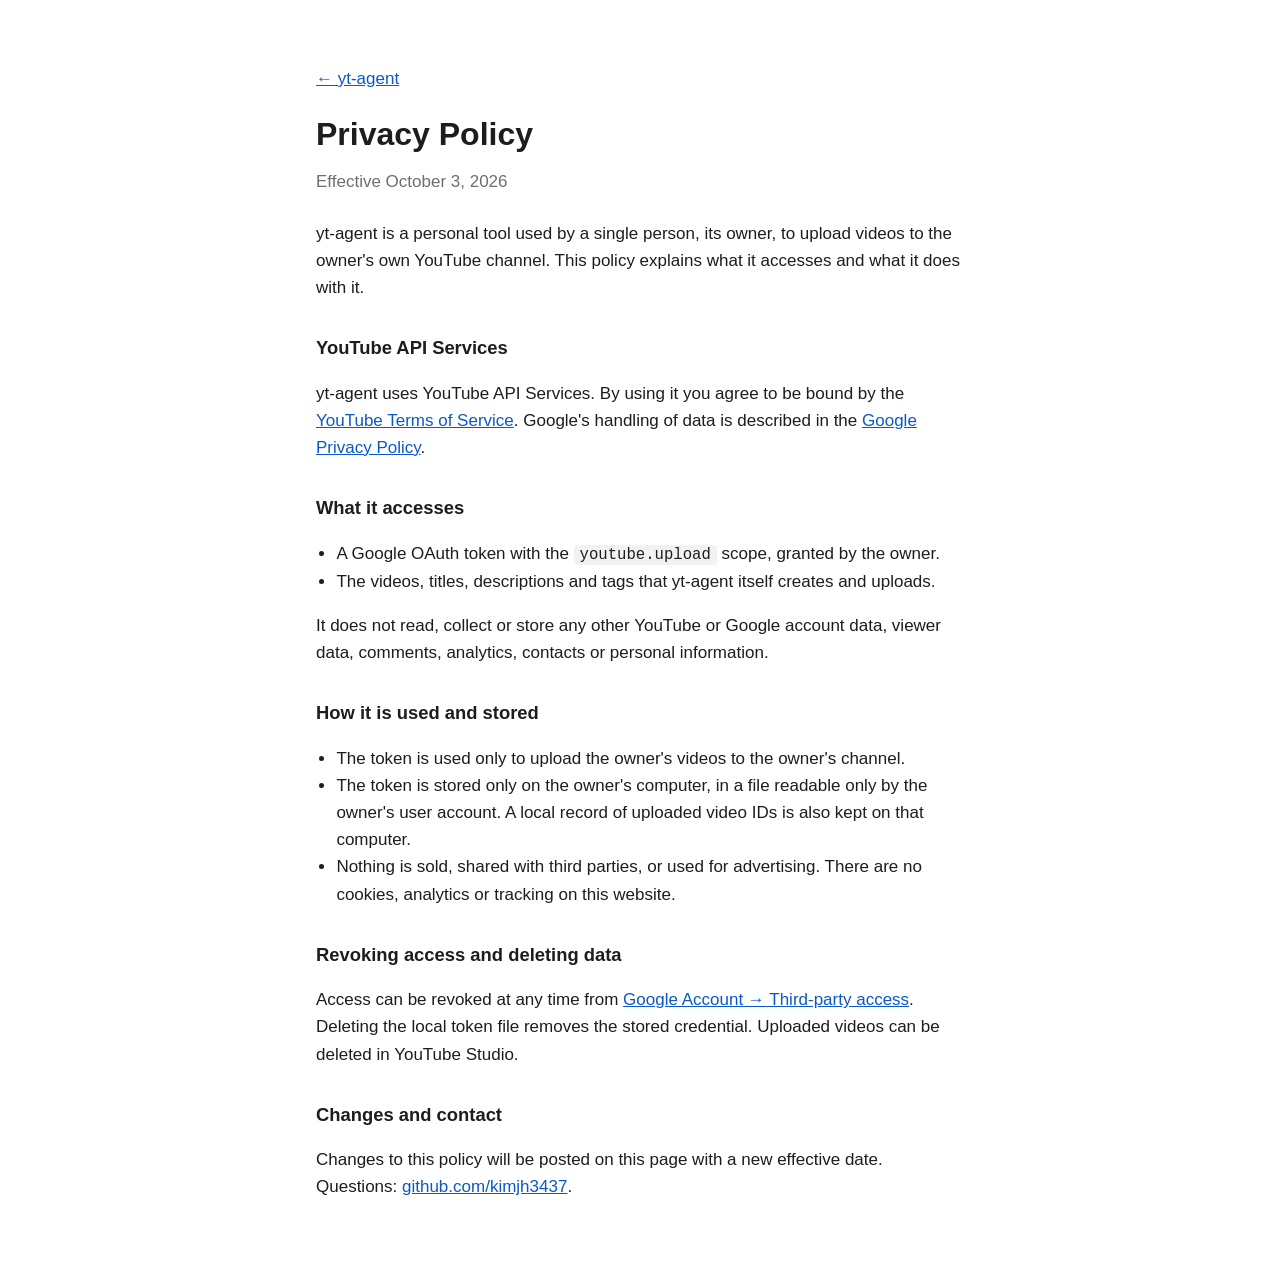
==== privacy.html @ d3b6b7b7 "yt-agent homepage and privacy policy" ====
<!doctype html>
<html lang="en">
<head>
<meta charset="utf-8">
<meta name="viewport" content="width=device-width, initial-scale=1">
<title>yt-agent Privacy Policy</title>
<link rel="stylesheet" href="style.css">
</head>
<body>
<main>
  <p><a href="./">← yt-agent</a></p>
  <h1>Privacy Policy</h1>
  <p class="meta">Effective October 3, 2026</p>

  <p>yt-agent is a personal tool used by a single person, its owner, to upload videos to the owner's own
  YouTube channel. This policy explains what it accesses and what it does with it.</p>

  <h2>YouTube API Services</h2>
  <p>yt-agent uses YouTube API Services. By using it you agree to be bound by the
  <a href="https://www.youtube.com/t/terms">YouTube Terms of Service</a>. Google's handling of data is
  described in the <a href="https://policies.google.com/privacy">Google Privacy Policy</a>.</p>

  <h2>What it accesses</h2>
  <ul>
    <li>A Google OAuth token with the <code>youtube.upload</code> scope, granted by the owner.</li>
    <li>The videos, titles, descriptions and tags that yt-agent itself creates and uploads.</li>
  </ul>
  <p>It does not read, collect or store any other YouTube or Google account data, viewer data, comments,
  analytics, contacts or personal information.</p>

  <h2>How it is used and stored</h2>
  <ul>
    <li>The token is used only to upload the owner's videos to the owner's channel.</li>
    <li>The token is stored only on the owner's computer, in a file readable only by the owner's user
    account. A local record of uploaded video IDs is also kept on that computer.</li>
    <li>Nothing is sold, shared with third parties, or used for advertising. There are no cookies, analytics
    or tracking on this website.</li>
  </ul>

  <h2>Revoking access and deleting data</h2>
  <p>Access can be revoked at any time from
  <a href="https://myaccount.google.com/permissions">Google Account → Third-party access</a>. Deleting the
  local token file removes the stored credential. Uploaded videos can be deleted in YouTube Studio.</p>

  <h2>Changes and contact</h2>
  <p>Changes to this policy will be posted on this page with a new effective date. Questions:
  <a href="https://github.com/kimjh3437">github.com/kimjh3437</a>.</p>
</main>
</body>
</html>
---- style.css ----
:root {
  --bg: #ffffff;
  --text: #1d1d1f;
  --muted: #6e6e73;
  --link: #0a58ca;
  --code-bg: #f2f2f4;
}
@media (prefers-color-scheme: dark) {
  :root {
    --bg: #111113;
    --text: #ececef;
    --muted: #9a9aa2;
    --link: #8ab4ff;
    --code-bg: #222226;
  }
}
* { box-sizing: border-box; }
body {
  margin: 0;
  background: var(--bg);
  color: var(--text);
  font: 17px/1.6 -apple-system, BlinkMacSystemFont, "Segoe UI", Roboto, sans-serif;
}
main { max-width: 680px; margin: 0 auto; padding: 48px 16px 64px; }
h1 { font-size: 2rem; margin: 0 0 8px; }
h2 { font-size: 1.15rem; margin: 32px 0 8px; }
.lede { font-size: 1.15rem; color: var(--muted); margin: 0 0 24px; }
.meta { color: var(--muted); margin: 0 0 24px; }
.links { margin-top: 40px; }
a { color: var(--link); }
code { background: var(--code-bg); padding: 1px 6px; border-radius: 4px; font-size: 0.92em; }
ul { padding-left: 1.2em; }
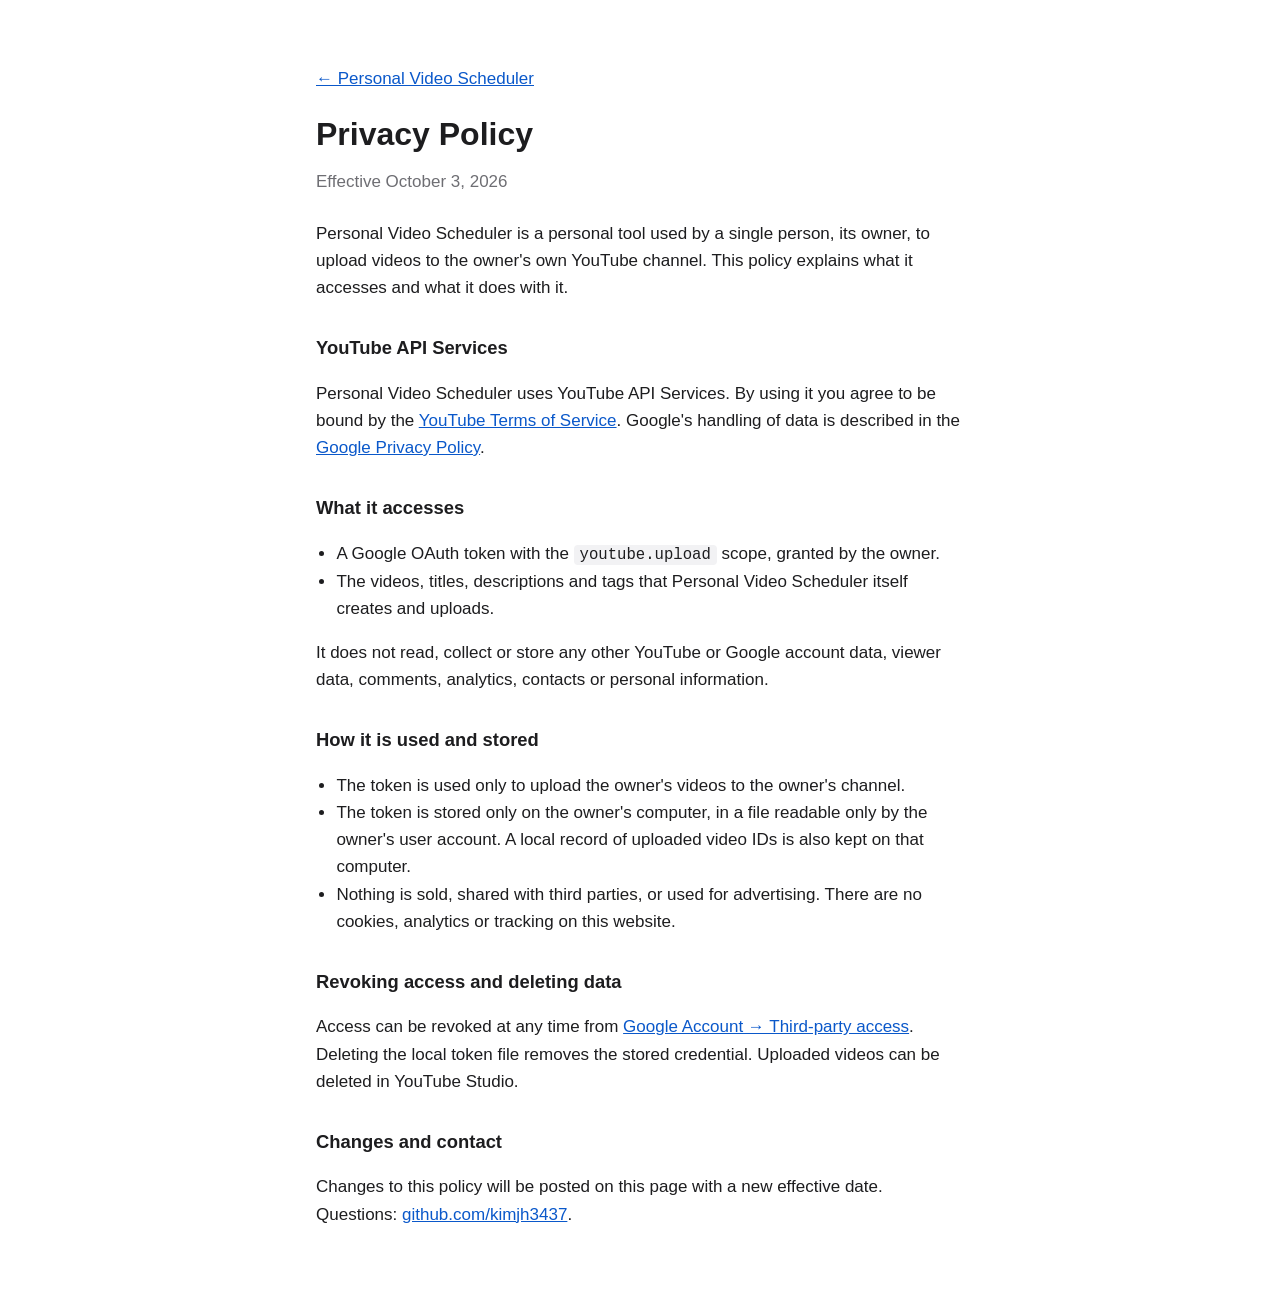
==== commit 0a691fbe: "Rename to Personal Video Scheduler" ====
--- a/privacy.html
+++ b/privacy.html
@@ -3,27 +3,27 @@
 <head>
 <meta charset="utf-8">
 <meta name="viewport" content="width=device-width, initial-scale=1">
-<title>yt-agent Privacy Policy</title>
+<title>Personal Video Scheduler Privacy Policy</title>
 <link rel="stylesheet" href="style.css">
 </head>
 <body>
 <main>
-  <p><a href="./">← yt-agent</a></p>
+  <p><a href="./">← Personal Video Scheduler</a></p>
   <h1>Privacy Policy</h1>
   <p class="meta">Effective October 3, 2026</p>
 
-  <p>yt-agent is a personal tool used by a single person, its owner, to upload videos to the owner's own
+  <p>Personal Video Scheduler is a personal tool used by a single person, its owner, to upload videos to the owner's own
   YouTube channel. This policy explains what it accesses and what it does with it.</p>
 
   <h2>YouTube API Services</h2>
-  <p>yt-agent uses YouTube API Services. By using it you agree to be bound by the
+  <p>Personal Video Scheduler uses YouTube API Services. By using it you agree to be bound by the
   <a href="https://www.youtube.com/t/terms">YouTube Terms of Service</a>. Google's handling of data is
   described in the <a href="https://policies.google.com/privacy">Google Privacy Policy</a>.</p>
 
   <h2>What it accesses</h2>
   <ul>
     <li>A Google OAuth token with the <code>youtube.upload</code> scope, granted by the owner.</li>
-    <li>The videos, titles, descriptions and tags that yt-agent itself creates and uploads.</li>
+    <li>The videos, titles, descriptions and tags that Personal Video Scheduler itself creates and uploads.</li>
   </ul>
   <p>It does not read, collect or store any other YouTube or Google account data, viewer data, comments,
   analytics, contacts or personal information.</p>
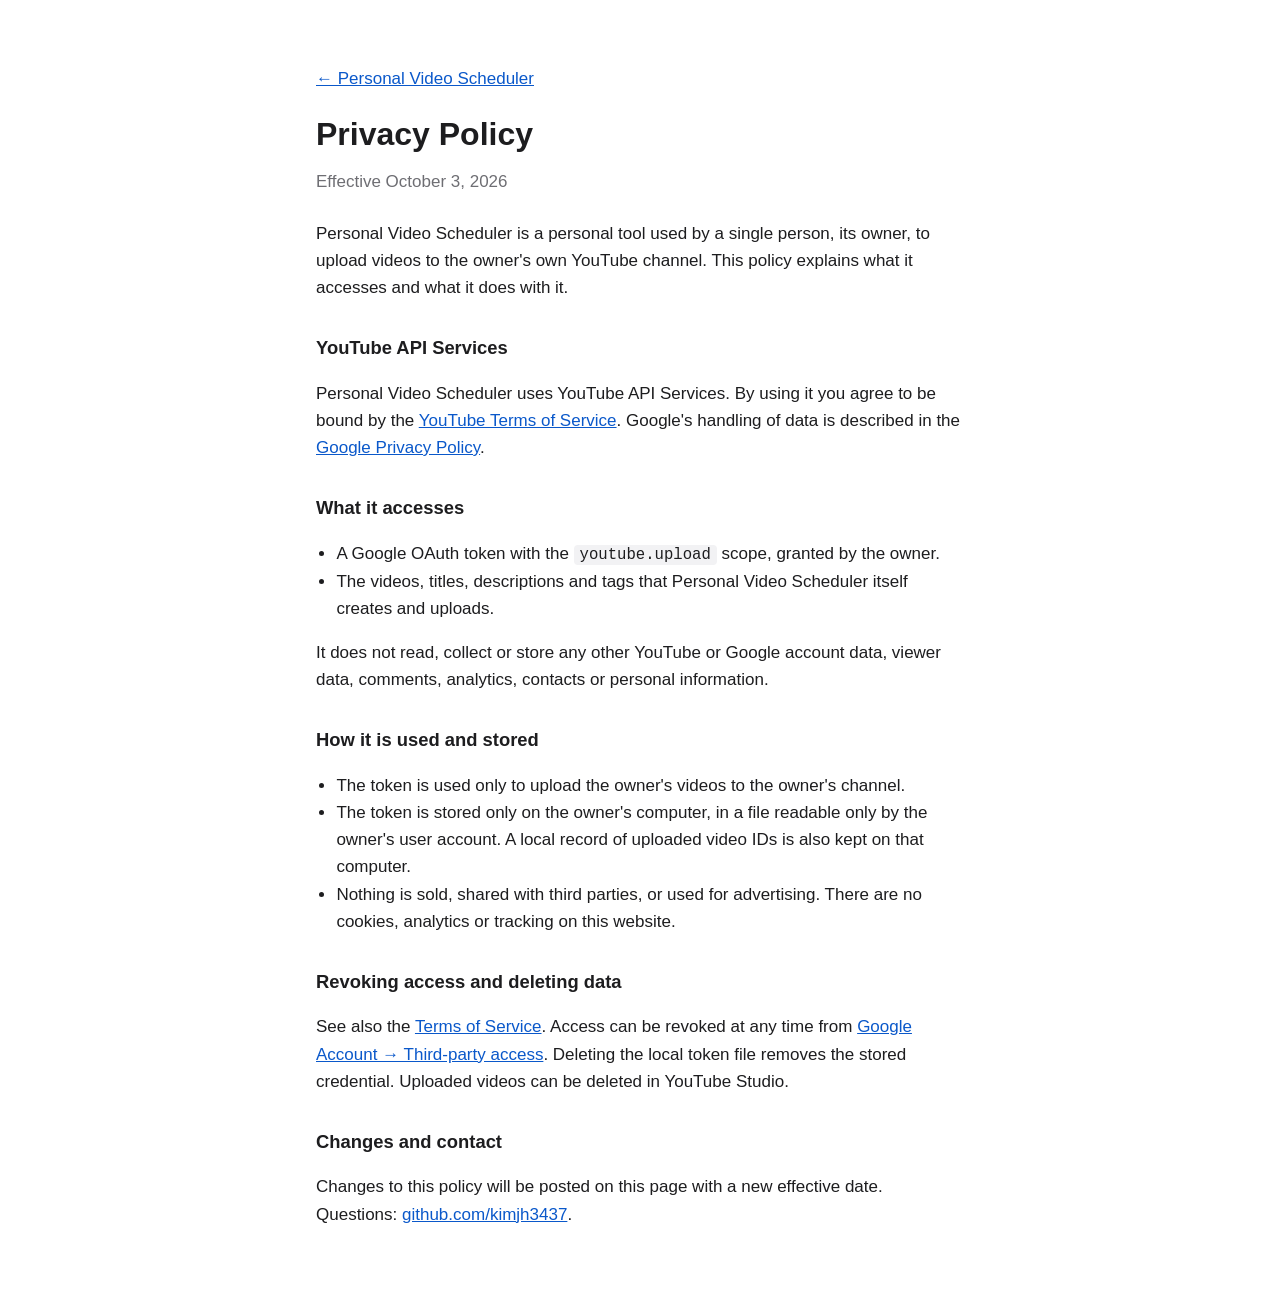
==== commit 06639d8c: "Link Terms of Service from privacy policy" ====
--- a/privacy.html
+++ b/privacy.html
@@ -38,7 +38,7 @@
   </ul>
 
   <h2>Revoking access and deleting data</h2>
-  <p>Access can be revoked at any time from
+  <p>See also the <a href="terms.html">Terms of Service</a>. Access can be revoked at any time from
   <a href="https://myaccount.google.com/permissions">Google Account → Third-party access</a>. Deleting the
   local token file removes the stored credential. Uploaded videos can be deleted in YouTube Studio.</p>
 
--- a/style.css
+++ b/style.css
@@ -30,3 +30,5 @@
 a { color: var(--link); }
 code { background: var(--code-bg); padding: 1px 6px; border-radius: 4px; font-size: 0.92em; }
 ul { padding-left: 1.2em; }
+.legal { margin: 0 0 20px; font-weight: 600; }
+.attribution { border-left: 3px solid #ff0033; padding: 10px 14px; background: var(--code-bg); border-radius: 0 6px 6px 0; }
